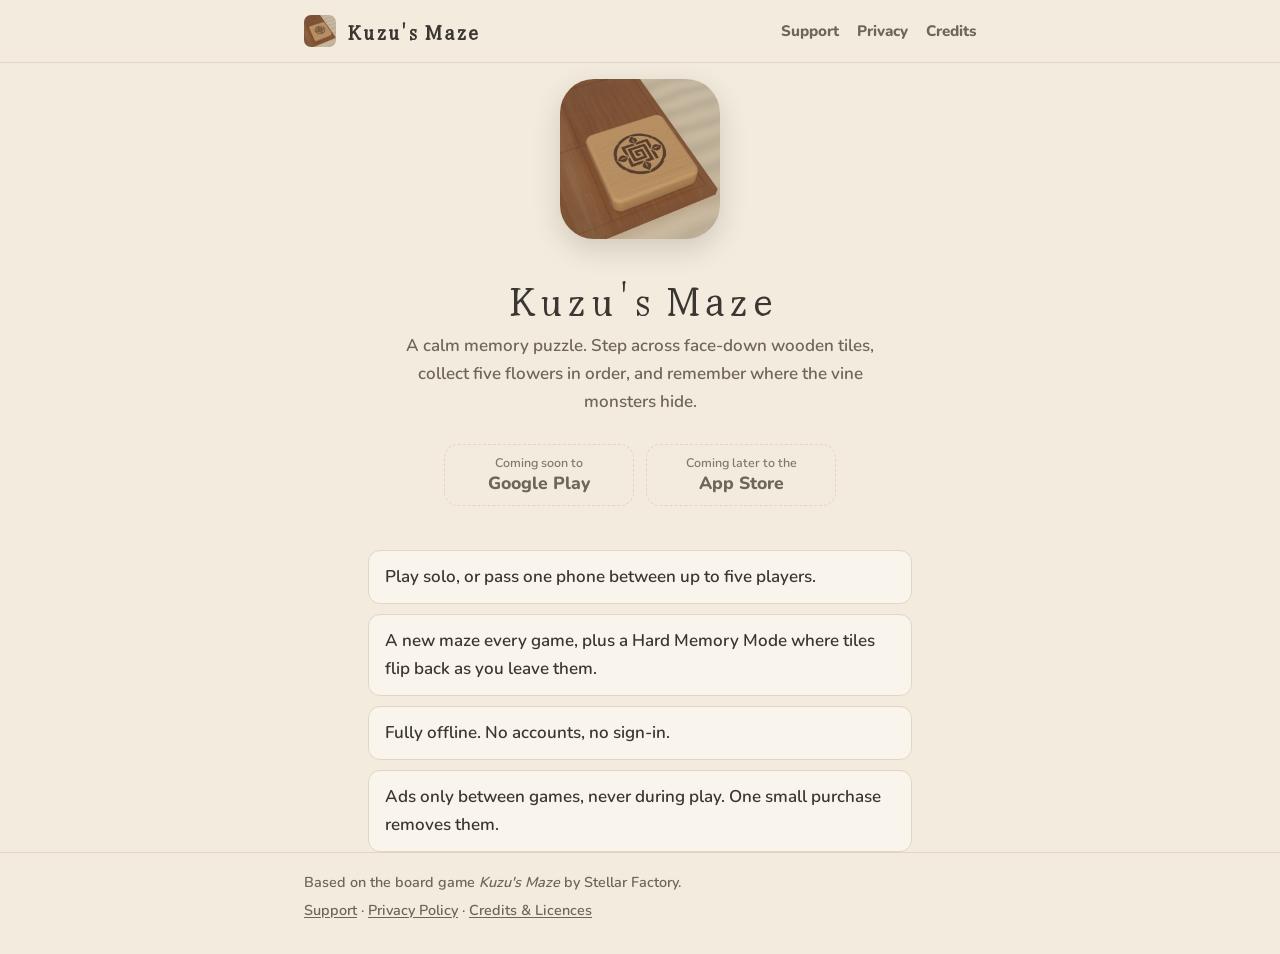
==== index.html @ b376c998 "Add Kuzu's Maze website for GitHub Pages Static landing, privacy policy, support and credits pages f" ====
<!doctype html>
<html lang="en">
<head>
  <meta charset="utf-8">
  <meta name="viewport" content="width=device-width, initial-scale=1">
  <title>Kuzu's Maze</title>
  <meta name="description" content="A calm memory puzzle with wooden tiles. Collect five flowers in order, avoid the vine monsters. Play solo or pass one phone between up to five players.">
  <link rel="icon" href="assets/favicon.png">
  <link rel="apple-touch-icon" href="assets/apple-touch-icon.png">
  <link rel="stylesheet" href="style.css">
</head>
<body>
  <header class="site">
    <div class="wrap">
      <a class="brand" href="./"><img src="assets/favicon.png" alt="">Kuzu's Maze</a>
      <nav>
        <a href="support.html">Support</a>
        <a href="privacy.html">Privacy</a>
        <a href="credits.html">Credits</a>
      </nav>
    </div>
  </header>

  <main class="wrap">
    <section class="hero">
      <img class="icon" src="assets/icon-512.png" alt="Kuzu's Maze app icon: a wooden tile with an ink maze emblem">
      <h1>Kuzu's Maze</h1>
      <p class="tagline">A calm memory puzzle. Step across face-down wooden tiles, collect five flowers in order, and remember where the vine monsters hide.</p>

      <!-- Store links: when a listing goes live, swap the <span class="store soon"> for
           <a class="store" href="STORE_URL"><small>Get it on</small><span>Google Play</span></a> -->
      <div class="stores">
        <span class="store soon"><small>Coming soon to</small><span>Google Play</span></span>
        <span class="store soon"><small>Coming later to the</small><span>App Store</span></span>
      </div>

      <ul class="features">
        <li>Play solo, or pass one phone between up to five players.</li>
        <li>A new maze every game, plus a Hard Memory Mode where tiles flip back as you leave them.</li>
        <li>Fully offline. No accounts, no sign-in.</li>
        <li>Ads only between games, never during play. One small purchase removes them.</li>
      </ul>
    </section>
  </main>

  <footer class="site">
    <div class="wrap">
      <p>Based on the board game <em>Kuzu's Maze</em> by Stellar Factory.</p>
      <p><a href="support.html">Support</a> · <a href="privacy.html">Privacy Policy</a> · <a href="credits.html">Credits &amp; Licences</a></p>
    </div>
  </footer>
</body>
</html>
---- style.css ----
/* Kuzu's Maze site. Palette and fonts match the game (washi, warm wood, soft ink). */

@font-face {
  font-family: "Yuji Syuku";
  src: url("assets/fonts/yuji-syuku-latin.woff2") format("woff2");
  font-display: swap;
}

@font-face {
  font-family: "Nunito";
  src: url("assets/fonts/nunito-latin.woff2") format("woff2");
  font-weight: 200 1000;
  font-display: swap;
}

:root {
  --bg: #f3ebdd;
  --surface: #faf5ec;
  --ink: #3a3632;
  --muted: #6e655c;
  --wood: #a9805a;
  --wood-dark: #8a6442;
  --line: #e2d6c2;
  --on-wood: #fffaf2;
  color-scheme: light;
}

@media (prefers-color-scheme: dark) {
  :root {
    --bg: #23201d;
    --surface: #2c2824;
    --ink: #ece4d6;
    --muted: #b3a898;
    --wood: #c39a72;
    --wood-dark: #d8b48f;
    --line: #3d3731;
    --on-wood: #23201d;
    color-scheme: dark;
  }
}

* { box-sizing: border-box; }

html { -webkit-text-size-adjust: 100%; }

body {
  margin: 0;
  background: var(--bg);
  color: var(--ink);
  font: 600 1.0625rem/1.65 "Nunito", system-ui, sans-serif;
}

.wrap {
  max-width: 44rem;
  margin: 0 auto;
  padding: 0 16px;
}

header.site {
  border-bottom: 1px solid var(--line);
}

header.site .wrap {
  display: flex;
  flex-wrap: wrap;
  align-items: center;
  justify-content: space-between;
  gap: 8px 20px;
  padding-top: 14px;
  padding-bottom: 14px;
}

.brand {
  display: flex;
  align-items: center;
  gap: 10px;
  color: var(--ink);
  text-decoration: none;
  font-family: "Yuji Syuku", serif;
  font-size: 1.3rem;
}

.brand img { width: 32px; height: 32px; border-radius: 7px; }

nav { display: flex; flex-wrap: wrap; gap: 4px 18px; }
nav a { color: var(--muted); text-decoration: none; font-weight: 800; font-size: 0.95rem; }
nav a:hover, nav a[aria-current="page"] { color: var(--wood-dark); }

main { padding: 40px 0 56px; }

h1, h2 {
  font-family: "Yuji Syuku", serif;
  font-weight: 400;
  line-height: 1.25;
}

h1 { font-size: 2.2rem; margin: 0 0 8px; }
h2 { font-size: 1.35rem; margin: 36px 0 8px; }
h3 { font-size: 1.05rem; font-weight: 800; margin: 24px 0 4px; }

p, ul { margin: 0 0 14px; }
ul { padding-left: 1.25rem; }
li { margin-bottom: 6px; }

a { color: var(--wood-dark); text-underline-offset: 2px; }

.meta { color: var(--muted); font-size: 0.95rem; }

/* Landing */

.hero { text-align: center; padding-top: 16px; }
.hero img.icon {
  width: 160px;
  height: 160px;
  border-radius: 34px;
  box-shadow: 0 10px 28px rgb(58 54 50 / 0.18);
}
.hero h1 { font-size: 2.6rem; margin-top: 24px; }
.hero .tagline { color: var(--muted); max-width: 32rem; margin: 0 auto 28px; }

.stores {
  display: flex;
  flex-wrap: wrap;
  justify-content: center;
  gap: 12px;
}

.store {
  display: inline-flex;
  flex-direction: column;
  align-items: center;
  min-width: 190px;
  padding: 10px 22px;
  border-radius: 14px;
  background: var(--wood);
  color: var(--on-wood);
  text-decoration: none;
  line-height: 1.3;
}
.store small { font-size: 0.78rem; opacity: 0.85; }
.store span { font-size: 1.1rem; font-weight: 800; }
a.store:hover { background: var(--wood-dark); }
.store.soon { background: transparent; color: var(--muted); border: 1.5px dashed var(--line); }

.features {
  list-style: none;
  padding: 0;
  margin: 44px auto 0;
  max-width: 34rem;
  display: grid;
  gap: 10px;
  text-align: left;
}
.features li {
  background: var(--surface);
  border: 1px solid var(--line);
  border-radius: 12px;
  padding: 12px 16px;
  margin: 0;
}

/* Credits */

details {
  background: var(--surface);
  border: 1px solid var(--line);
  border-radius: 12px;
  padding: 10px 16px;
  margin-bottom: 10px;
}
summary { cursor: pointer; font-weight: 800; }
pre {
  white-space: pre-wrap;
  overflow-wrap: anywhere;
  font: 0.85rem/1.5 ui-monospace, "Cascadia Mono", Consolas, monospace;
  color: var(--muted);
  margin: 12px 0 4px;
}

footer.site {
  border-top: 1px solid var(--line);
  color: var(--muted);
  font-size: 0.9rem;
}
footer.site .wrap { padding-top: 18px; padding-bottom: 28px; }
footer.site p { margin: 0 0 4px; }
footer.site a { color: var(--muted); }
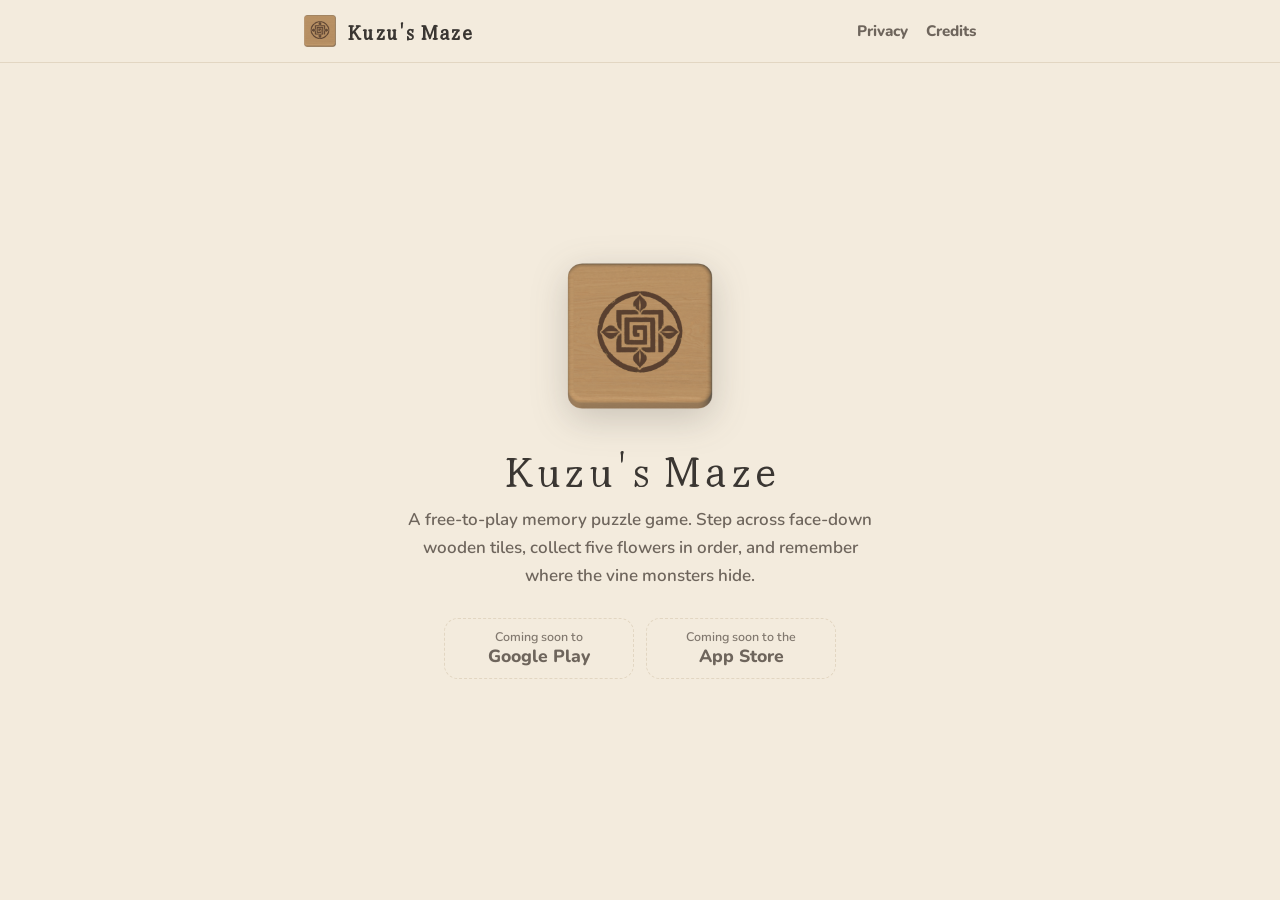
==== commit f25c39e5: "Simplify site to landing, privacy and credits Landing is now just the crest tile, name, one-line pit" ====
--- a/index.html
+++ b/index.html
@@ -4,7 +4,7 @@
   <meta charset="utf-8">
   <meta name="viewport" content="width=device-width, initial-scale=1">
   <title>Kuzu's Maze</title>
-  <meta name="description" content="A calm memory puzzle with wooden tiles. Collect five flowers in order, avoid the vine monsters. Play solo or pass one phone between up to five players.">
+  <meta name="description" content="A free-to-play memory puzzle game. Step across face-down wooden tiles, collect five flowers in order, and remember where the vine monsters hide.">
   <link rel="icon" href="assets/favicon.png">
   <link rel="apple-touch-icon" href="assets/apple-touch-icon.png">
   <link rel="stylesheet" href="style.css">
@@ -14,40 +14,23 @@
     <div class="wrap">
       <a class="brand" href="./"><img src="assets/favicon.png" alt="">Kuzu's Maze</a>
       <nav>
-        <a href="support.html">Support</a>
         <a href="privacy.html">Privacy</a>
         <a href="credits.html">Credits</a>
       </nav>
     </div>
   </header>
 
-  <main class="wrap">
-    <section class="hero">
-      <img class="icon" src="assets/icon-512.png" alt="Kuzu's Maze app icon: a wooden tile with an ink maze emblem">
-      <h1>Kuzu's Maze</h1>
-      <p class="tagline">A calm memory puzzle. Step across face-down wooden tiles, collect five flowers in order, and remember where the vine monsters hide.</p>
+  <main class="wrap hero">
+    <img class="logo" src="assets/logo_tile.png" alt="A wooden tile engraved with the Kuzu's Maze crest">
+    <h1>Kuzu's Maze</h1>
+    <p class="tagline">A free-to-play memory puzzle game. Step across face-down wooden tiles, collect five flowers in order, and remember where the vine monsters hide.</p>
 
-      <!-- Store links: when a listing goes live, swap the <span class="store soon"> for
-           <a class="store" href="STORE_URL"><small>Get it on</small><span>Google Play</span></a> -->
-      <div class="stores">
-        <span class="store soon"><small>Coming soon to</small><span>Google Play</span></span>
-        <span class="store soon"><small>Coming later to the</small><span>App Store</span></span>
-      </div>
-
-      <ul class="features">
-        <li>Play solo, or pass one phone between up to five players.</li>
-        <li>A new maze every game, plus a Hard Memory Mode where tiles flip back as you leave them.</li>
-        <li>Fully offline. No accounts, no sign-in.</li>
-        <li>Ads only between games, never during play. One small purchase removes them.</li>
-      </ul>
-    </section>
+    <!-- Store links: when a listing goes live, swap its <span class="store soon"> for
+         <a class="store" href="STORE_URL"><small>Get it on</small><span>Google Play</span></a> -->
+    <div class="stores">
+      <span class="store soon"><small>Coming soon to</small><span>Google Play</span></span>
+      <span class="store soon"><small>Coming soon to the</small><span>App Store</span></span>
+    </div>
   </main>
-
-  <footer class="site">
-    <div class="wrap">
-      <p>Based on the board game <em>Kuzu's Maze</em> by Stellar Factory.</p>
-      <p><a href="support.html">Support</a> · <a href="privacy.html">Privacy Policy</a> · <a href="credits.html">Credits &amp; Licences</a></p>
-    </div>
-  </footer>
 </body>
 </html>
--- a/style.css
+++ b/style.css
@@ -78,9 +78,10 @@
   text-decoration: none;
   font-family: "Yuji Syuku", serif;
   font-size: 1.3rem;
+  letter-spacing: -0.03em;
 }
 
-.brand img { width: 32px; height: 32px; border-radius: 7px; }
+.brand img { width: 32px; height: 32px; }
 
 nav { display: flex; flex-wrap: wrap; gap: 4px 18px; }
 nav a { color: var(--muted); text-decoration: none; font-weight: 800; font-size: 0.95rem; }
@@ -90,6 +91,7 @@
 
 h1, h2 {
   font-family: "Yuji Syuku", serif;
+  letter-spacing: -0.03em;
   font-weight: 400;
   line-height: 1.25;
 }
@@ -108,15 +110,23 @@
 
 /* Landing */
 
-.hero { text-align: center; padding-top: 16px; }
-.hero img.icon {
-  width: 160px;
-  height: 160px;
-  border-radius: 34px;
-  box-shadow: 0 10px 28px rgb(58 54 50 / 0.18);
+.hero {
+  min-height: calc(100vh - 64px);
+  min-height: calc(100svh - 64px);
+  display: flex;
+  flex-direction: column;
+  align-items: center;
+  justify-content: center;
+  text-align: center;
+  padding: 32px 16px 64px;
 }
-.hero h1 { font-size: 2.6rem; margin-top: 24px; }
-.hero .tagline { color: var(--muted); max-width: 32rem; margin: 0 auto 28px; }
+.hero .logo {
+  width: 168px;
+  height: 168px;
+  filter: drop-shadow(0 10px 18px rgb(58 54 50 / 0.22));
+}
+.hero h1 { font-size: 2.8rem; margin: 20px 0 10px; }
+.hero .tagline { color: var(--muted); max-width: 30rem; margin: 0 auto 28px; }
 
 .stores {
   display: flex;
@@ -142,23 +152,6 @@
 a.store:hover { background: var(--wood-dark); }
 .store.soon { background: transparent; color: var(--muted); border: 1.5px dashed var(--line); }
 
-.features {
-  list-style: none;
-  padding: 0;
-  margin: 44px auto 0;
-  max-width: 34rem;
-  display: grid;
-  gap: 10px;
-  text-align: left;
-}
-.features li {
-  background: var(--surface);
-  border: 1px solid var(--line);
-  border-radius: 12px;
-  padding: 12px 16px;
-  margin: 0;
-}
-
 /* Credits */
 
 details {
@@ -176,12 +169,3 @@
   color: var(--muted);
   margin: 12px 0 4px;
 }
-
-footer.site {
-  border-top: 1px solid var(--line);
-  color: var(--muted);
-  font-size: 0.9rem;
-}
-footer.site .wrap { padding-top: 18px; padding-bottom: 28px; }
-footer.site p { margin: 0 0 4px; }
-footer.site a { color: var(--muted); }
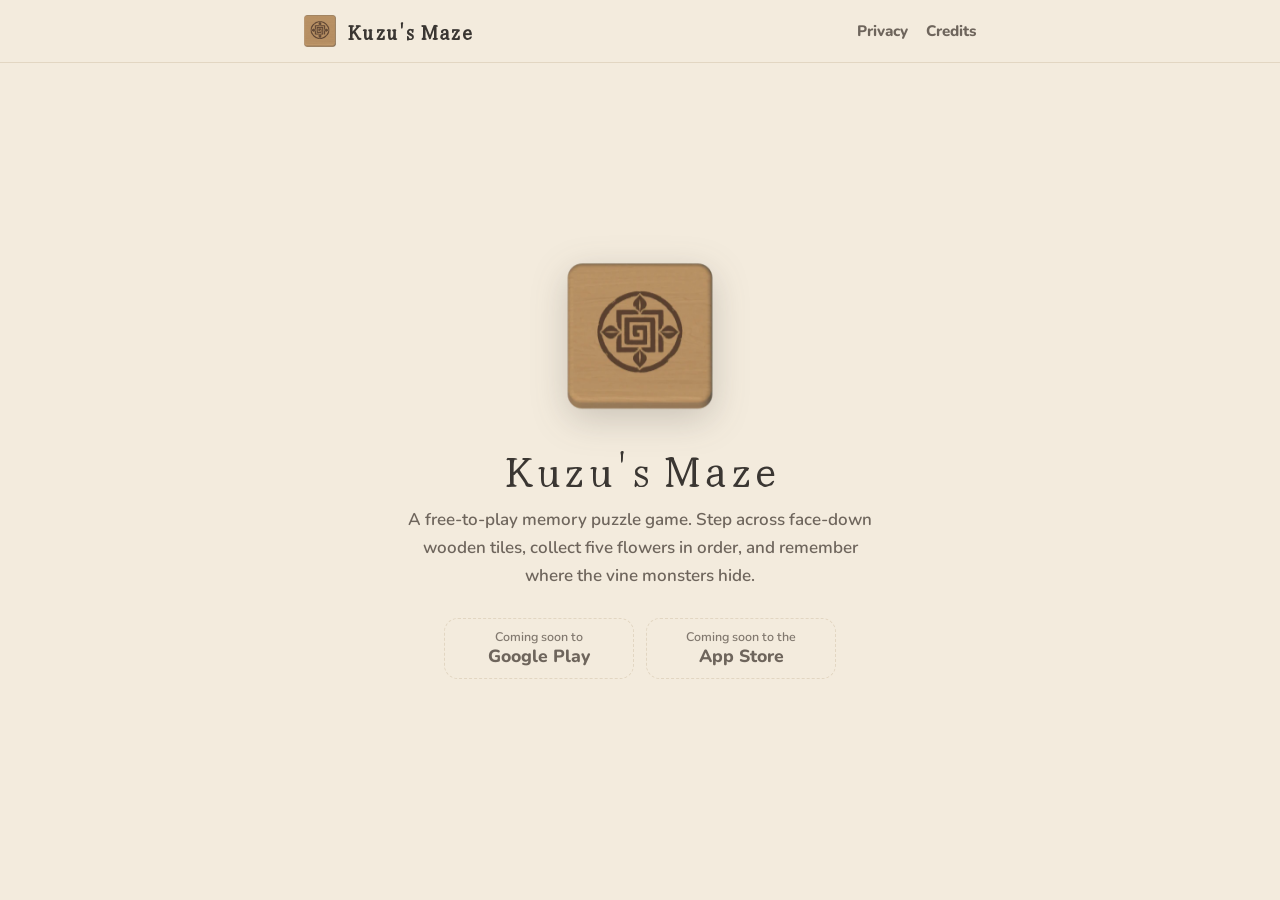
==== commit 10318ac1: "Flip the logo tile on tap to a random face Tapping the crest tile flips it like a reveal in the game" ====
--- a/index.html
+++ b/index.html
@@ -21,7 +21,12 @@
   </header>
 
   <main class="wrap hero">
-    <img class="logo" src="assets/logo_tile.png" alt="A wooden tile engraved with the Kuzu's Maze crest">
+    <button class="tile" type="button" aria-label="Kuzu's Maze tile. Tap to flip it.">
+      <span class="tile-inner">
+        <img class="tile-back" src="assets/logo_tile.webp" alt="" width="168" height="168" draggable="false">
+        <img class="tile-face" alt="" width="168" height="168" draggable="false">
+      </span>
+    </button>
     <h1>Kuzu's Maze</h1>
     <p class="tagline">A free-to-play memory puzzle game. Step across face-down wooden tiles, collect five flowers in order, and remember where the vine monsters hide.</p>
 
@@ -32,5 +37,6 @@
       <span class="store soon"><small>Coming soon to the</small><span>App Store</span></span>
     </div>
   </main>
+  <script src="flip.js" defer></script>
 </body>
 </html>
--- a/style.css
+++ b/style.css
@@ -120,11 +120,38 @@
   text-align: center;
   padding: 32px 16px 64px;
 }
-.hero .logo {
+/* The logo tile flips on tap (flip.js). */
+.tile {
+  display: block;
   width: 168px;
   height: 168px;
+  padding: 0;
+  border: 0;
+  background: none;
+  cursor: pointer;
+  perspective: 700px;
   filter: drop-shadow(0 10px 18px rgb(58 54 50 / 0.22));
+  -webkit-tap-highlight-color: transparent;
 }
+.tile:focus-visible { outline: 2px solid var(--wood); outline-offset: 8px; border-radius: 28px; }
+.tile-inner {
+  position: relative;
+  display: block;
+  width: 100%;
+  height: 100%;
+  transform-style: preserve-3d;
+}
+.tile-inner img {
+  position: absolute;
+  inset: 0;
+  width: 100%;
+  height: 100%;
+  backface-visibility: hidden;
+  -webkit-backface-visibility: hidden;
+  user-select: none;
+  -webkit-user-select: none;
+}
+.tile-face { transform: rotateY(180deg); }
 .hero h1 { font-size: 2.8rem; margin: 20px 0 10px; }
 .hero .tagline { color: var(--muted); max-width: 30rem; margin: 0 auto 28px; }
 
